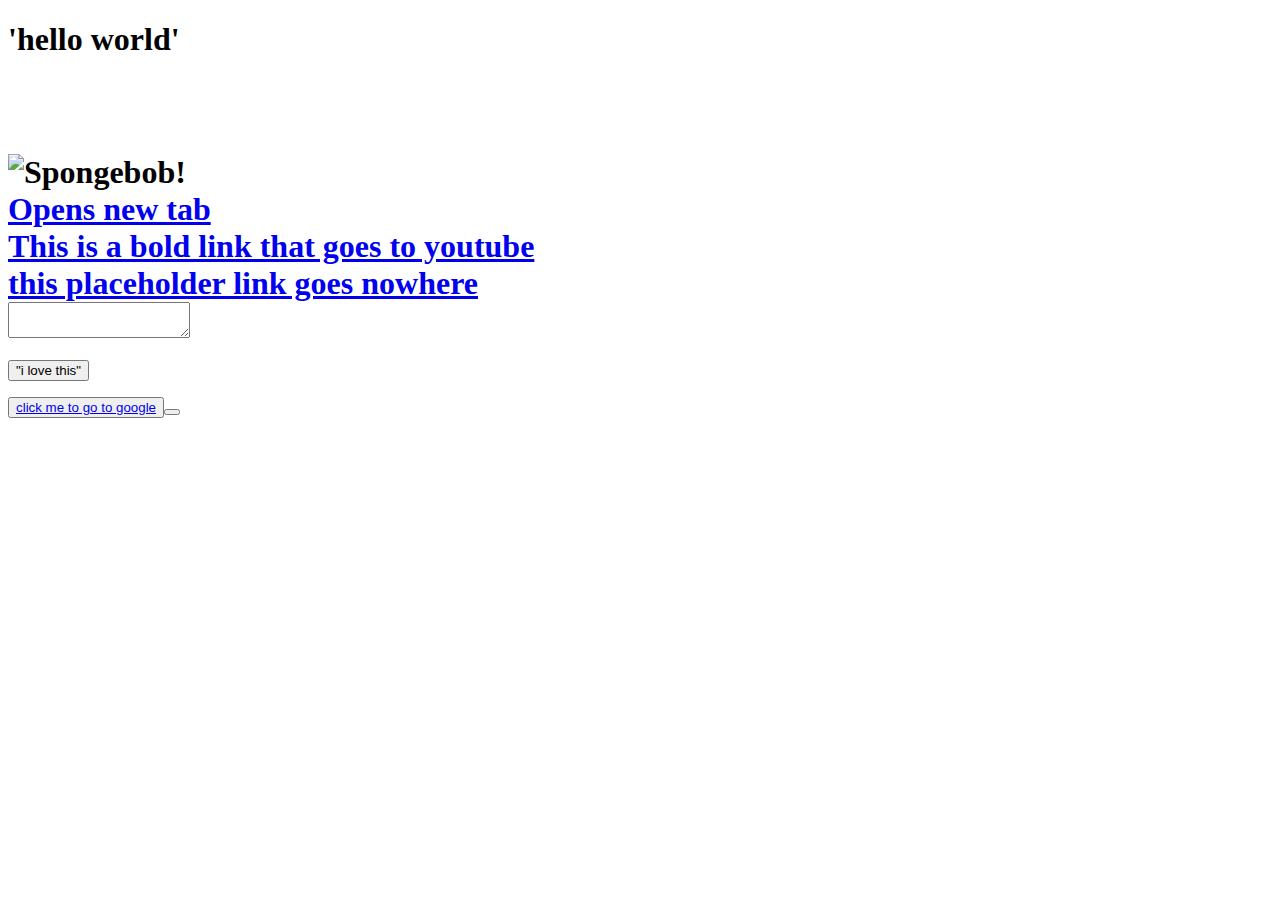
==== index.html @ 06184301 "Rename thing.html to index.html" ====
<!DOCTYPE html>

<html>
<head>
    <meta charset = "UTF-8">
    <title> My first page </title>
<head>


    <!-- body tag-->

<body>
 
    <!--header tag-->

<h1>'hello world'<h1>

<br>

<title>"this is fun"</title>
<br>
    <!--image tag-->

<img src="http://en.spongepedia.org/images/thumb/3/33/Spongebob!!!.jpg/180px-Spongebob!!!.jpg" alt="Spongebob!">

<br>
    <!--links-->

    <a href = "https://www.google.com" target = "blank">Opens new tab</a>
<br>

    <!--bold link-->
<strong><a href = "https://www.youtube.com">This is a bold link that goes to youtube</a></strong>
<br>

<a href="#">this placeholder link goes nowhere</a>

<br>

<form><textarea></textarea></form>


<button>"i love this"</button>

<br>

<button><a href = "https://www.google.com" target = "blank">click me to go to google</a><button>



</body>


</html>
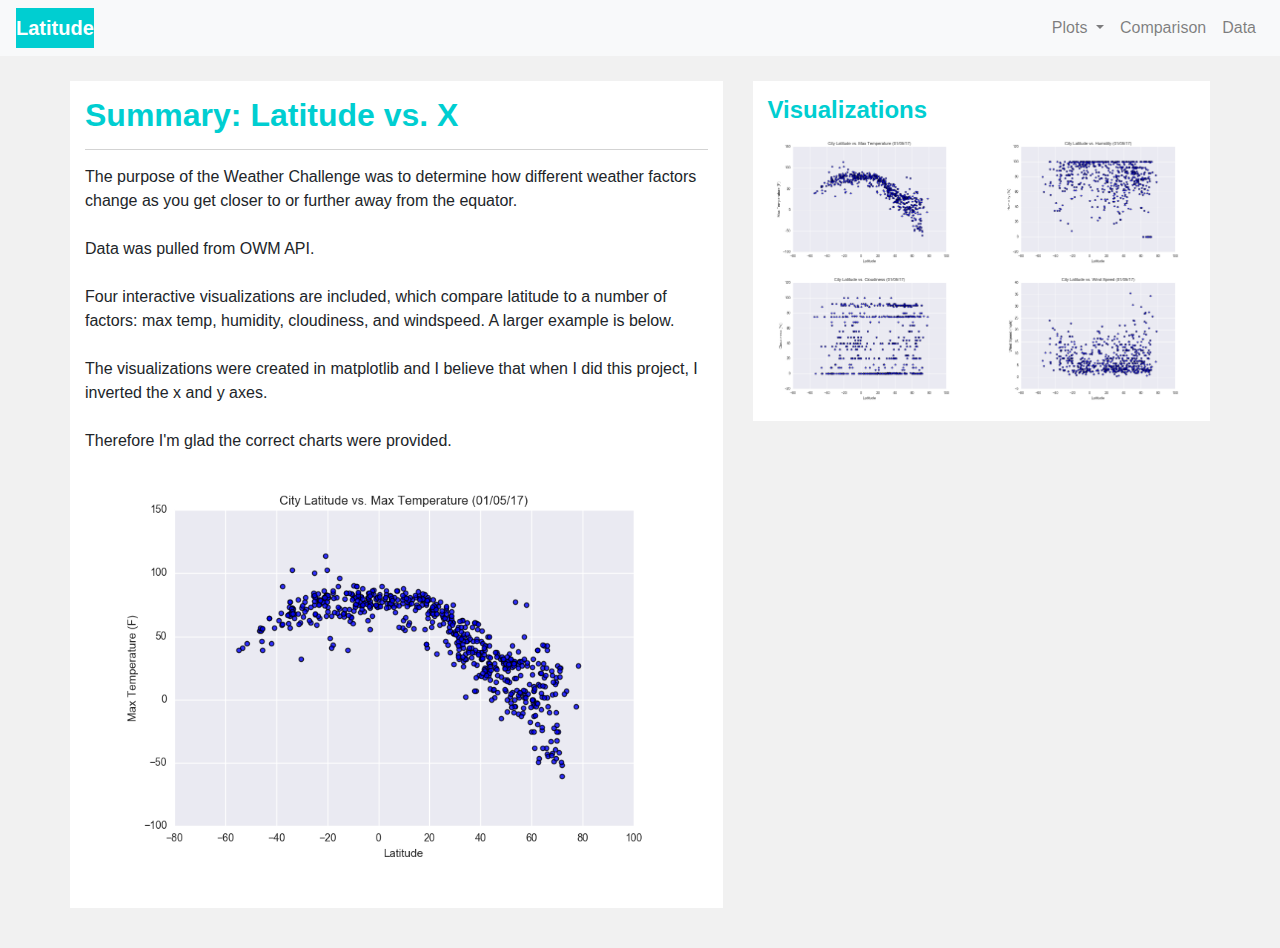
==== commit 5a71376b: "web challenge homework" ====
--- a/index.html
+++ b/index.html
@@ -1,55 +1,90 @@
-<!DOCTYPE html>
-
-<html>
-<head>
-    <meta charset = "UTF-8">
-    <title> My first page </title>
-<head>
-
-
-    <!-- body tag-->
-
-<body>
- 
-    <!--header tag-->
-
-<h1>'hello world'<h1>
-
-<br>
-
-<title>"this is fun"</title>
-<br>
-    <!--image tag-->
-
-<img src="http://en.spongepedia.org/images/thumb/3/33/Spongebob!!!.jpg/180px-Spongebob!!!.jpg" alt="Spongebob!">
-
-<br>
-    <!--links-->
-
-    <a href = "https://www.google.com" target = "blank">Opens new tab</a>
-<br>
-
-    <!--bold link-->
-<strong><a href = "https://www.youtube.com">This is a bold link that goes to youtube</a></strong>
-<br>
-
-<a href="#">this placeholder link goes nowhere</a>
-
-<br>
-
-<form><textarea></textarea></form>
-
-
-<button>"i love this"</button>
-
-<br>
-
-<button><a href = "https://www.google.com" target = "blank">click me to go to google</a><button>
-
-
-
-</body>
-
-
-</html>
-
+<!DOCTYPE html>
+<html lang="en-us">
+    <head>
+        <meta charset="utf-8">
+        <meta name="viewport" content="width=device-width, initial-scale=1, shrink-to-fit=no">
+        <meta http-equiv="X-UA-Compatible" content="IE=edge">
+        <title>Visualization Dashboard</title>
+        <link rel="stylesheet" href="https://stackpath.bootstrapcdn.com/bootstrap/4.3.1/css/bootstrap.min.css" integrity="sha384-ggOyR0iXCbMQv3Xipma34MD+dH/1fQ784/j6cY/iJTQUOhcWr7x9JvoRxT2MZw1T" crossorigin="anonymous">   
+        <link rel="stylesheet" type="text/css" href="style.css">
+    </head>
+
+    <body>
+      <div class="container-xl white">
+        <nav class="navbar navbar-expand-lg navbar-light bg-light">
+          <strong><a class="navbar-brand" href="index.html" id="branding">Latitude</a></strong>
+          <button class="navbar-toggler" type="button" data-toggle="collapse" data-target="#navbarNav" aria-controls="navbarNav" aria-expanded="false" aria-label="Toggle navigation">
+            <span class="navbar-toggler-icon"></span>
+          </button>
+          <div class="collapse navbar-collapse" id="navbarNav">
+            <ul class="navbar-nav ml-auto">
+              <li class="nav-item dropdown">
+                <a class="nav-link dropdown-toggle" href="#" id="navbarDropdown" role="button" data-toggle="dropdown" aria-haspopup="true" aria-expanded="false">
+                  Plots
+                </a>
+                <div class="dropdown-menu" aria-labelledby="navbarDropdown">
+                  <a class="dropdown-item" href="WebVizChallenge Max Temp.html">Max Temperature</a>
+                  <a class="dropdown-item" href="WebVizChallenge Humidity.html">Humidity</a>
+                  <a class="dropdown-item" href="WebVizChallenge Cloudiness.html">Cloudiness</a>
+                  <a class="dropdown-item" href="WebVizChallenge Windspeed.html">Windspeed</a>
+                </div>
+              </li>
+              <li class="nav-item">
+                <a class="nav-link" href="WebVizChallenge Comparison.html">Comparison</a>
+              </li>
+              <li class="nav-item">
+                <a class="nav-link" href="WebVizChallenge Data.html">Data</a>
+              </li>
+            </ul>
+          </div>
+        </nav>
+      </div>
+
+     
+<div id="content" class="container">
+  <div class="row">
+    <div class="col-md-7">
+      <div class="mw-box">
+        <h2> Summary: Latitude vs. X</h2>
+<p>
+  The purpose of the Weather Challenge was to determine how different weather factors change as you get closer to or 
+  further away from the equator. 
+  <br>
+  <br>
+  Data was pulled from OWM API.
+  <br>
+  <br>
+  Four interactive visualizations are included, which compare latitude to a number of factors: max temp, humidity, cloudiness, and windspeed. A larger example is below.
+  <br>
+  <br>
+  The visualizations were created in matplotlib and I believe that when I did this project, I inverted the x and y axes.
+  <br>
+  <br>
+  Therefore I'm glad the correct charts were provided.
+  <div class="col"><a href="WebVizChallenge Max Temp.html"><img src="assets/images/Fig1.png" class="img-fluid"></a></div>
+</p>       
+        
+      </div>
+    </div>
+    <div class="col-md-5">
+      <div class="mw-box">
+        <h4> Visualizations</h4>
+        <div class="row">
+          <div class="col"><a href="WebVizChallenge Max Temp.html"><img src="assets/images/Fig1.png" class="img-fluid"></a></div>
+          <div class="col"><a href="WebVizChallenge Humidity.html"><img src="assets/images/Fig2.png" class="img-fluid"></a></div>
+          <div class="w-100"></div>
+          <div class="col"><a href="WebVizChallenge Cloudiness.html"><img src="assets/images/Fig3.png" class="img-fluid"></a></div>
+          <div class="col"><a href="WebVizChallenge Windspeed.html"><img src="assets/images/Fig4.png" class="img-fluid"></a></div>
+        </div>
+      </div>
+
+      </div>
+    </div>
+  </div>
+</div>
+<script src="https://code.jquery.com/jquery-3.3.1.slim.min.js" integrity="sha384-q8i/X+965DzO0rT7abK41JStQIAqVgRVzpbzo5smXKp4YfRvH+8abtTE1Pi6jizo" crossorigin="anonymous"></script>
+<script src="https://cdnjs.cloudflare.com/ajax/libs/popper.js/1.14.7/umd/popper.min.js" integrity="sha384-UO2eT0CpHqdSJQ6hJty5KVphtPhzWj9WO1clHTMGa3JDZwrnQq4sF86dIHNDz0W1" crossorigin="anonymous"></script>
+<script src="https://stackpath.bootstrapcdn.com/bootstrap/4.3.1/js/bootstrap.min.js" integrity="sha384-JjSmVgyd0p3pXB1rRibZUAYoIIy6OrQ6VrjIEaFf/nJGzIxFDsf4x0xIM+B07jRM" crossorigin="anonymous"></script>         
+    </body>
+
+</html>--- a/style.css
+++ b/style.css
@@ -0,0 +1,50 @@
+
+      body {
+        background: #f1f1f1;
+      }
+      
+      .navbar {
+        background: #ffffff;
+      }
+      
+      .mw-box{
+        background: white;
+        padding: 15px;
+      }
+      #content {
+        padding: 25px 0 40px 0;
+      }
+      
+      h2,h4 {
+        color: darkturquoise;
+      font-weight: bold;
+      
+      }
+      
+      .mw-box h2{
+      padding-bottom: 15px;
+      border-bottom: 1px solid lightgrey;
+      margin-bottom: 15px;
+      
+      }
+      
+      #branding {
+        color: white;
+        background: darkturquoise;
+        }
+      
+      /*Adding media queries to show the drop-down, and hide the navbar when the screen is smaller than 480 pixels */
+      @media (max-width: 480px) {
+        .navbar li {
+    padding: 10px;
+  }
+  .post {
+    margin-right: 30px;
+    margin-left: 30px;
+  }
+  #nav-select {
+    visibility: visible;
+  }}
+
+        
+      
